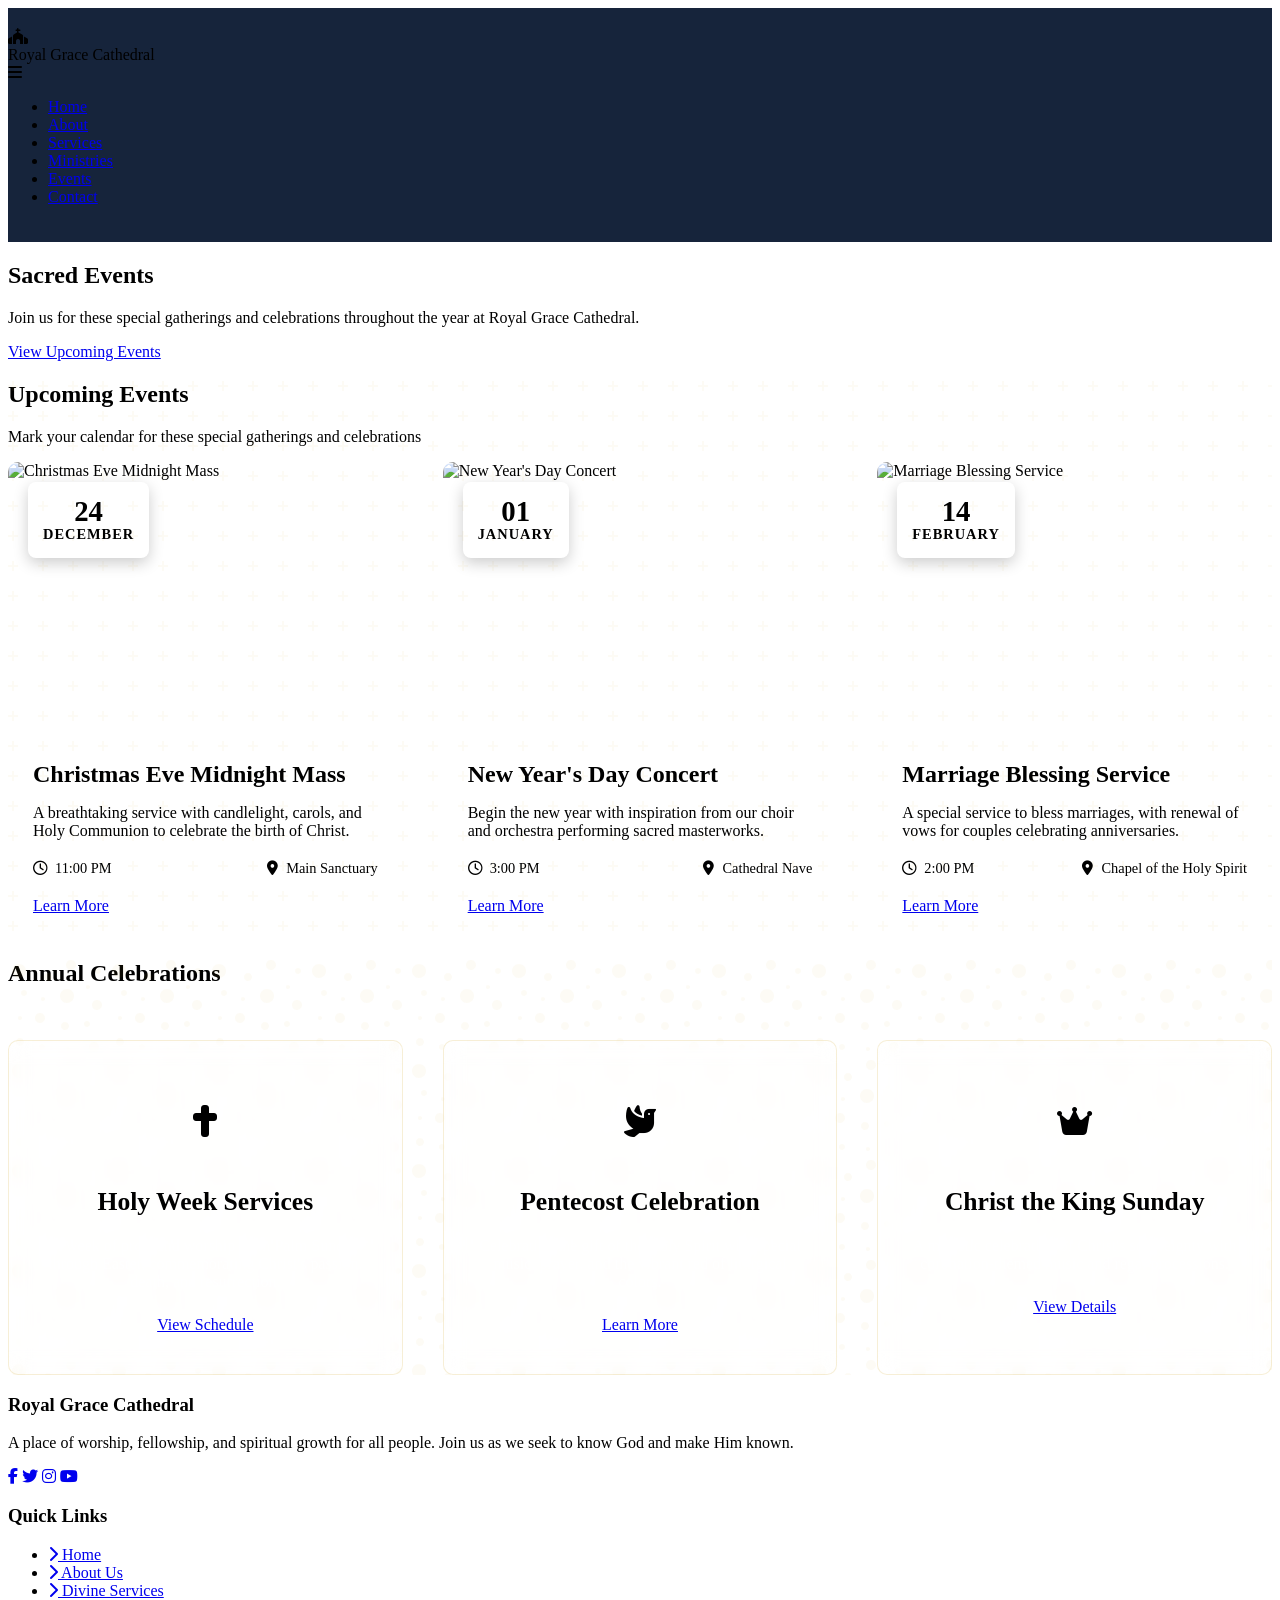
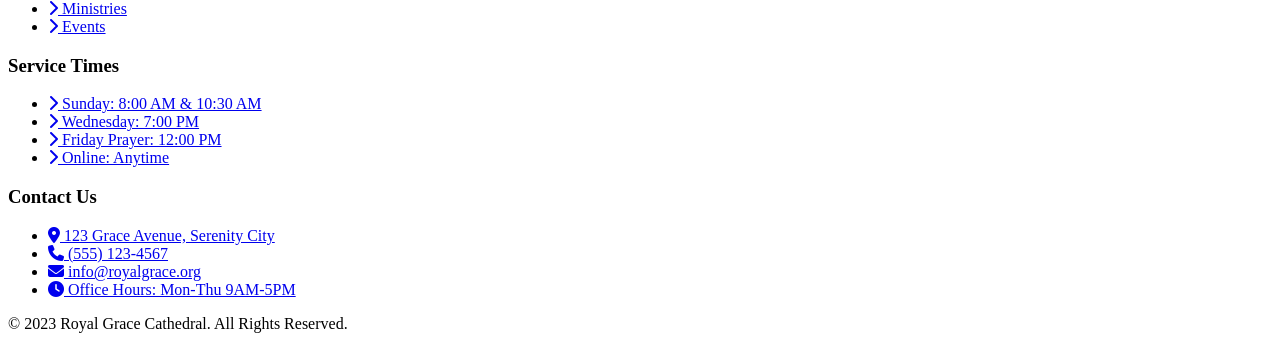
==== event.html @ 23e585c4 "crate for new project" ====
<!DOCTYPE html>
<html lang="en">
<head>
    <meta charset="UTF-8">
    <meta name="viewport" content="width=device-width, initial-scale=1.0">
    <title>Sacred Events | Royal Grace Cathedral</title>
    <link rel="stylesheet" href="https://cdnjs.cloudflare.com/ajax/libs/font-awesome/6.4.0/css/all.min.css">
    <link href="https://fonts.googleapis.com/css2?family=Cinzel:wght@400;600;700&family=Inter:wght@300;400;500;600&display=swap" rel="stylesheet">
    <link rel="stylesheet" href="/new/css/main.css">
    <style>

        /* Upcoming Events Section */
        .upcoming-events {
            background-color: var(--white);
            position: relative;
        }

        .upcoming-events::before {
            content: '';
            position: absolute;
            top: 0;
            left: 0;
            width: 100%;
            height: 100%;
            background: url("data:image/svg+xml,%3Csvg width='60' height='60' viewBox='0 0 60 60' xmlns='http://www.w3.org/2000/svg'%3E%3Cg fill='none' fill-rule='evenodd'%3E%3Cg fill='%23d4af37' fill-opacity='0.05'%3E%3Cpath d='M36 34v-4h-2v4h-4v2h4v4h2v-4h4v-2h-4zm0-30V0h-2v4h-4v2h4v4h2V6h4V4h-4zM6 34v-4H4v4H0v2h4v4h2v-4h4v-2H6zM6 4V0H4v4H0v2h4v4h2V6h4V4H6z'/%3E%3C/g%3E%3C/g%3E%3C/svg%3E");
        }

        .events-grid {
            display: grid;
            grid-template-columns: repeat(auto-fit, minmax(350px, 1fr));
            gap: 40px;
            position: relative;
            z-index: 2;
        }

        .event-card {
            background-color: var(--cream);
            border-radius: 10px;
            overflow: hidden;
            box-shadow: var(--shadow);
            transition: var(--transition);
            position: relative;
        }

        .event-card:hover {
            transform: translateY(-10px);
            box-shadow: 0 20px 40px rgba(0, 0, 0, 0.15);
        }

        .event-image {
            height: 250px;
            overflow: hidden;
            position: relative;
        }

        .event-image img {
            width: 100%;
            height: 100%;
            object-fit: cover;
            transition: var(--transition);
        }

        .event-card:hover .event-image img {
            transform: scale(1.1);
        }

        .event-date {
            position: absolute;
            top: 20px;
            left: 20px;
            background: linear-gradient(135deg, var(--gold), var(--gold-dark));
            color: var(--navy);
            padding: 15px;
            border-radius: 8px;
            text-align: center;
            font-weight: 700;
            box-shadow: 0 5px 15px rgba(0, 0, 0, 0.2);
        }

        .event-day {
            font-size: 1.8rem;
            line-height: 1;
            display: block;
        }

        .event-month {
            font-size: 0.9rem;
            text-transform: uppercase;
            letter-spacing: 1px;
        }

        .event-content {
            padding: 25px;
        }

        .event-content h3 {
            font-size: 1.5rem;
            margin-bottom: 15px;
            color: var(--navy);
        }

        .event-content p {
            color: var(--gray);
            margin-bottom: 20px;
        }

        .event-meta {
            display: flex;
            justify-content: space-between;
            margin-bottom: 20px;
            flex-wrap: wrap;
            gap: 10px;
        }

        .event-meta span {
            display: flex;
            align-items: center;
            color: var(--navy-light);
            font-size: 0.9rem;
        }

        .event-meta i {
            margin-right: 8px;
            color: var(--gold);
        }

        /* Annual Events Section */
        .annual-events {
            background-color: var(--navy-light);
            color: var(--white);
            position: relative;
        }

        .annual-events::before {
            content: '';
            position: absolute;
            top: 0;
            left: 0;
            width: 100%;
            height: 100%;
            background: url("data:image/svg+xml,%3Csvg width='100' height='100' viewBox='0 0 100 100' xmlns='http://www.w3.org/2000/svg'%3E%3Cpath d='M11 18c3.866 0 7-3.134 7-7s-3.134-7-7-7-7 3.134-7 7 3.134 7 7 7zm48 25c3.866 0 7-3.134 7-7s-3.134-7-7-7-7 3.134-7 7 3.134 7 7 7zm-43-7c1.657 0 3-1.343 3-3s-1.343-3-3-3-3 1.343-3 3 1.343 3 3 3zm63 31c1.657 0 3-1.343 3-3s-1.343-3-3-3-3 1.343-3 3 1.343 3 3 3zM34 90c1.657 0 3-1.343 3-3s-1.343-3-3-3-3 1.343-3 3 1.343 3 3 3zm56-76c1.657 0 3-1.343 3-3s-1.343-3-3-3-3 1.343-3 3 1.343 3 3 3zM12 86c2.21 0 4-1.79 4-4s-1.79-4-4-4-4 1.79-4 4 1.79 4 4 4zm28-65c2.21 0 4-1.79 4-4s-1.79-4-4-4-4 1.79-4 4 1.79 4 4 4zm23-11c2.76 0 5-2.24 5-5s-2.24-5-5-5-5 2.24-5 5 2.24 5 5 5zm-6 60c2.21 0 4-1.79 4-4s-1.79-4-4-4-4 1.79-4 4 1.79 4 4 4zm29 22c2.76 0 5-2.24 5-5s-2.24-5-5-5-5 2.24-5 5 2.24 5 5 5zM32 63c2.76 0 5-2.24 5-5s-2.24-5-5-5-5 2.24-5 5 2.24 5 5 5zm57-13c2.76 0 5-2.24 5-5s-2.24-5-5-5-5 2.24-5 5 2.24 5 5 5zm-9-21c1.105 0 2-.895 2-2s-.895-2-2-2-2 .895-2 2 .895 2 2 2zM60 91c1.105 0 2-.895 2-2s-.895-2-2-2-2 .895-2 2 .895 2 2 2zM35 41c1.105 0 2-.895 2-2s-.895-2-2-2-2 .895-2 2 .895 2 2 2zM12 60c1.105 0 2-.895 2-2s-.895-2-2-2-2 .895-2 2 .895 2 2 2z' fill='%23d4af37' fill-opacity='0.05' fill-rule='evenodd'/%3E%3C/svg%3E");
        }

        .annual-events .section-header h2 {
            color: var(--white);
        }

        .annual-events .section-header p {
            color: rgba(255, 255, 255, 0.8);
        }

        .annual-grid {
            display: grid;
            grid-template-columns: repeat(auto-fit, minmax(300px, 1fr));
            gap: 40px;
            position: relative;
            z-index: 2;
        }

        .annual-card {
            background: rgba(255, 255, 255, 0.05);
            border-radius: 10px;
            padding: 40px 30px;
            transition: var(--transition);
            backdrop-filter: blur(10px);
            border: 1px solid rgba(212, 175, 55, 0.2);
            position: relative;
            overflow: hidden;
            text-align: center;
        }

        .annual-card::before {
            content: '';
            position: absolute;
            top: 0;
            left: 0;
            width: 100%;
            height: 5px;
            background: linear-gradient(to right, var(--gold), var(--gold-dark));
        }

        .annual-card:hover {
            transform: translateY(-10px);
            background: rgba(255, 255, 255, 0.1);
            box-shadow: 0 15px 30px rgba(0, 0, 0, 0.2);
        }

        .annual-icon {
            width: 80px;
            height: 80px;
            background: linear-gradient(135deg, var(--gold), var(--gold-dark));
            border-radius: 50%;
            display: flex;
            align-items: center;
            justify-content: center;
            margin: 0 auto 25px;
            color: var(--navy);
            font-size: 2rem;
        }

        .annual-card h3 {
            font-size: 1.6rem;
            margin-bottom: 20px;
            color: var(--gold-light);
        }

        .annual-card p {
            margin-bottom: 25px;
            color: rgba(255, 255, 255, 0.8);
        }
       
        /* Responsive Styles */
        @media (max-width: 1200px) {
            .page-header h1 {
                font-size: 3.5rem;
            }
        }

        @media (max-width: 992px) {
            .page-header h1 {
                font-size: 3rem;
            }
            
            .form-row {
                grid-template-columns: 1fr;
            }
        }

        @media (max-width: 768px) {
            .nav-menu {
                position: fixed;
                top: 90px;
                left: -100%;
                width: 100%;
                height: calc(100vh - 90px);
                background-color: var(--navy);
                flex-direction: column;
                align-items: center;
                justify-content: flex-start;
                padding-top: 60px;
                transition: var(--transition);
            }

            .nav-menu.active {
                left: 0;
            }

            .nav-menu li {
                margin: 20px 0;
            }

            .mobile-menu-btn {
                display: block;
            }

            .page-header h1 {
                font-size: 2.5rem;
            }

            .page-header p {
                font-size: 1.1rem;
            }

            .section {
                padding: 80px 0;
            }

            .section-header h2 {
                font-size: 2.3rem;
            }

            .events-grid {
                grid-template-columns: 1fr;
            }
        }

        @media (max-width: 576px) {
            .page-header h1 {
                font-size: 2.2rem;
            }

            .section-header h2 {
                font-size: 2rem;
            }

            .registration-form {
                padding: 25px;
            }
        }
    </style>
</head>
<body>
    <!-- Header -->
    <header>
        <div class="container header-container">
            <div class="logo">
                <div class="logo-icon">
                    <i class="fas fa-church"></i>
                </div>
                <div class="logo-text">Royal Grace <span>Cathedral</span></div>
            </div>
            <div class="mobile-menu-btn">
                <i class="fas fa-bars"></i>
            </div>
            <ul class="nav-menu">
                <li><a href="index.html">Home</a></li>
                <li><a href="about.html">About</a></li>
                <li><a href="services.html">Services</a></li>
                <li><a href="ministries.html">Ministries</a></li>
                <li><a href="event.html">Events</a></li>
                <li><a href="#contact">Contact</a></li>
            </ul>
        </div>
    </header>

    <!-- Page Header -->
    <section class="page-header">
        <div class="container">
            <div class="page-header-content">
                <h1>Sacred Events</h1>
                <p>Join us for these special gatherings and celebrations throughout the year at Royal Grace Cathedral.</p>
                <a href="#upcoming" class="btn">View Upcoming Events</a>
            </div>
        </div>
    </section>

    <!-- Upcoming Events Section -->
    <section id="upcoming" class="section upcoming-events">
        <div class="container">
            <div class="section-header">
                <h2>Upcoming Events</h2>
                <p>Mark your calendar for these special gatherings and celebrations</p>
            </div>
            <div class="events-grid">
                <div class="event-card">
                    <div class="event-image">
                        <img src="https://images.unsplash.com/photo-1544442471-ce493f4f1c94?ixlib=rb-4.0.3&ixid=M3wxMjA3fDB8MHxwaG90by1wYWdlfHx8fGVufDB8fHx8fA%3D%3D&auto=format&fit=crop&w=1770&q=80" alt="Christmas Eve Midnight Mass">
                        <div class="event-date">
                            <span class="event-day">24</span>
                            <span class="event-month">December</span>
                        </div>
                    </div>
                    <div class="event-content">
                        <h3>Christmas Eve Midnight Mass</h3>
                        <p>A breathtaking service with candlelight, carols, and Holy Communion to celebrate the birth of Christ.</p>
                        <div class="event-meta">
                            <span><i class="far fa-clock"></i> 11:00 PM</span>
                            <span><i class="fas fa-map-marker-alt"></i> Main Sanctuary</span>
                        </div>
                        <a href="#register" class="btn btn-outline">Learn More</a>
                    </div>
                </div>
                <div class="event-card">
                    <div class="event-image">
                        <img src="https://images.unsplash.com/photo-1516557070064-3bc28ddd293a?ixlib=rb-4.0.3&ixid=M3wxMjA3fDB8MHxwaG90by1wYWdlfHx8fGVufDB8fHx8fA%3D%3D&auto=format&fit=crop&w=1770&q=80" alt="New Year's Day Concert">
                        <div class="event-date">
                            <span class="event-day">01</span>
                            <span class="event-month">January</span>
                        </div>
                    </div>
                    <div class="event-content">
                        <h3>New Year's Day Concert</h3>
                        <p>Begin the new year with inspiration from our choir and orchestra performing sacred masterworks.</p>
                        <div class="event-meta">
                            <span><i class="far fa-clock"></i> 3:00 PM</span>
                            <span><i class="fas fa-map-marker-alt"></i> Cathedral Nave</span>
                        </div>
                        <a href="#register" class="btn btn-outline">Learn More</a>
                    </div>
                </div>
                <div class="event-card">
                    <div class="event-image">
                        <img src="https://images.unsplash.com/photo-1519167758481-83f550bb49b3?ixlib=rb-4.0.3&ixid=M3wxMjA3fDB8MHxwaG90by1wYWdlfHx8fGVufDB8fHx8fA%3D%3D&auto=format&fit=crop&w=1790&q=80" alt="Marriage Blessing Service">
                        <div class="event-date">
                            <span class="event-day">14</span>
                            <span class="event-month">February</span>
                        </div>
                    </div>
                    <div class="event-content">
                        <h3>Marriage Blessing Service</h3>
                        <p>A special service to bless marriages, with renewal of vows for couples celebrating anniversaries.</p>
                        <div class="event-meta">
                            <span><i class="far fa-clock"></i> 2:00 PM</span>
                            <span><i class="fas fa-map-marker-alt"></i> Chapel of the Holy Spirit</span>
                        </div>
                        <a href="#register" class="btn btn-outline">Learn More</a>
                    </div>
                </div>
            </div>
        </div>
    </section>

    <!-- Annual Events Section -->
    <section class="section annual-events">
        <div class="container">
            <div class="section-header">
                <h2>Annual Celebrations</h2>
                <p>Our cherished traditions that mark the sacred seasons of the year</p>
            </div>
            <div class="annual-grid">
                <div class="annual-card">
                    <div class="annual-icon">
                        <i class="fas fa-cross"></i>
                    </div>
                    <h3>Holy Week Services</h3>
                    <p>A week of profound worship from Palm Sunday through Easter, commemorating Christ's passion, death, and resurrection.</p>
                    <a href="#" class="btn btn-outline">View Schedule</a>
                </div>
                <div class="annual-card">
                    <div class="annual-icon">
                        <i class="fas fa-dove"></i>
                    </div>
                    <h3>Pentecost Celebration</h3>
                    <p>Celebrating the gift of the Holy Spirit with special music, prayer, and the vibrant red of liturgical colors.</p>
                    <a href="#" class="btn btn-outline">Learn More</a>
                </div>
                <div class="annual-card">
                    <div class="annual-icon">
                        <i class="fas fa-crown"></i>
                    </div>
                    <h3>Christ the King Sunday</h3>
                    <p>A majestic celebration of Christ's sovereignty with coronation-themed music and regal processions.</p>
                    <a href="#" class="btn btn-outline">View Details</a>
                </div>
            </div>
        </div>
    </section>

 

    <!-- Footer -->
        <footer>
        <div class="container">
            <div class="footer-container">
                <div class="footer-col">
                    <h3>Royal Grace Cathedral</h3>
                    <p>A place of worship, fellowship, and spiritual growth for all people. Join us as we seek to know
                        God and make Him known.</p>
                    <div class="social-links">
                        <a href="#"><i class="fab fa-facebook-f"></i></a>
                        <a href="#"><i class="fab fa-twitter"></i></a>
                        <a href="#"><i class="fab fa-instagram"></i></a>
                        <a href="#"><i class="fab fa-youtube"></i></a>
                    </div>
                </div>
                <div class="footer-col">
                    <h3>Quick Links</h3>
                    <ul class="footer-links">
                        <li><a href="index.html"><i class="fas fa-chevron-right"></i> Home</a></li>
                        <li><a href="about.html"><i class="fas fa-chevron-right"></i> About Us</a></li>
                        <li><a href="services.html"><i class="fas fa-chevron-right"></i> Divine Services</a></li>
                        <li><a href="ministries.html"><i class="fas fa-chevron-right"></i> Ministries</a></li>
                        <li><a href="events.html"><i class="fas fa-chevron-right"></i> Events</a></li>
                    </ul>
                </div>
                <div class="footer-col">
                    <h3>Service Times</h3>
                    <ul class="footer-links">
                        <li><a href="#"><i class="fas fa-chevron-right"></i> Sunday: 8:00 AM & 10:30 AM</a></li>
                        <li><a href="#"><i class="fas fa-chevron-right"></i> Wednesday: 7:00 PM</a></li>
                        <li><a href="#"><i class="fas fa-chevron-right"></i> Friday Prayer: 12:00 PM</a></li>
                        <li><a href="#"><i class="fas fa-chevron-right"></i> Online: Anytime</a></li>
                    </ul>
                </div>
                <div class="footer-col">
                    <h3>Contact Us</h3>
                    <ul class="footer-links">
                        <li><a href="#"><i class="fas fa-map-marker-alt"></i> 123 Grace Avenue, Serenity City</a></li>
                        <li><a href="#"><i class="fas fa-phone"></i> (555) 123-4567</a></li>
                        <li><a href="#"><i class="fas fa-envelope"></i> info@royalgrace.org</a></li>
                        <li><a href="#"><i class="fas fa-clock"></i> Office Hours: Mon-Thu 9AM-5PM</a></li>
                    </ul>
                </div>
            </div>
            <div class="copyright">
                <p>&copy; 2023 Royal Grace Cathedral. All Rights Reserved.</p>
            </div>
        </div>
    </footer>

    <script>
        // Mobile Menu Toggle
        const mobileMenuBtn = document.querySelector('.mobile-menu-btn');
        const navMenu = document.querySelector('.nav-menu');

        mobileMenuBtn.addEventListener('click', () => {
            navMenu.classList.toggle('active');
            mobileMenuBtn.querySelector('i').classList.toggle('fa-bars');
            mobileMenuBtn.querySelector('i').classList.toggle('fa-times');
        });

        // Header Scroll Effect
        window.addEventListener('scroll', () => {
            const header = document.querySelector('header');
            if (window.scrollY > 100) {
                header.style.backgroundColor = 'rgba(10, 25, 49, 0.98)';
                header.style.padding = '10px 0';
            } else {
                header.style.backgroundColor = 'rgba(10, 25, 49, 0.95)';
                header.style.padding = '20px 0';
            }
        });

        // Form Submission
        const registrationForm = document.querySelector('.registration-form');
        registrationForm.addEventListener('submit', (e) => {
            e.preventDefault();
            alert('Thank you for registering! We look forward to seeing you at the event.');
            registrationForm.reset();
        });
    </script>
</body>
</html>
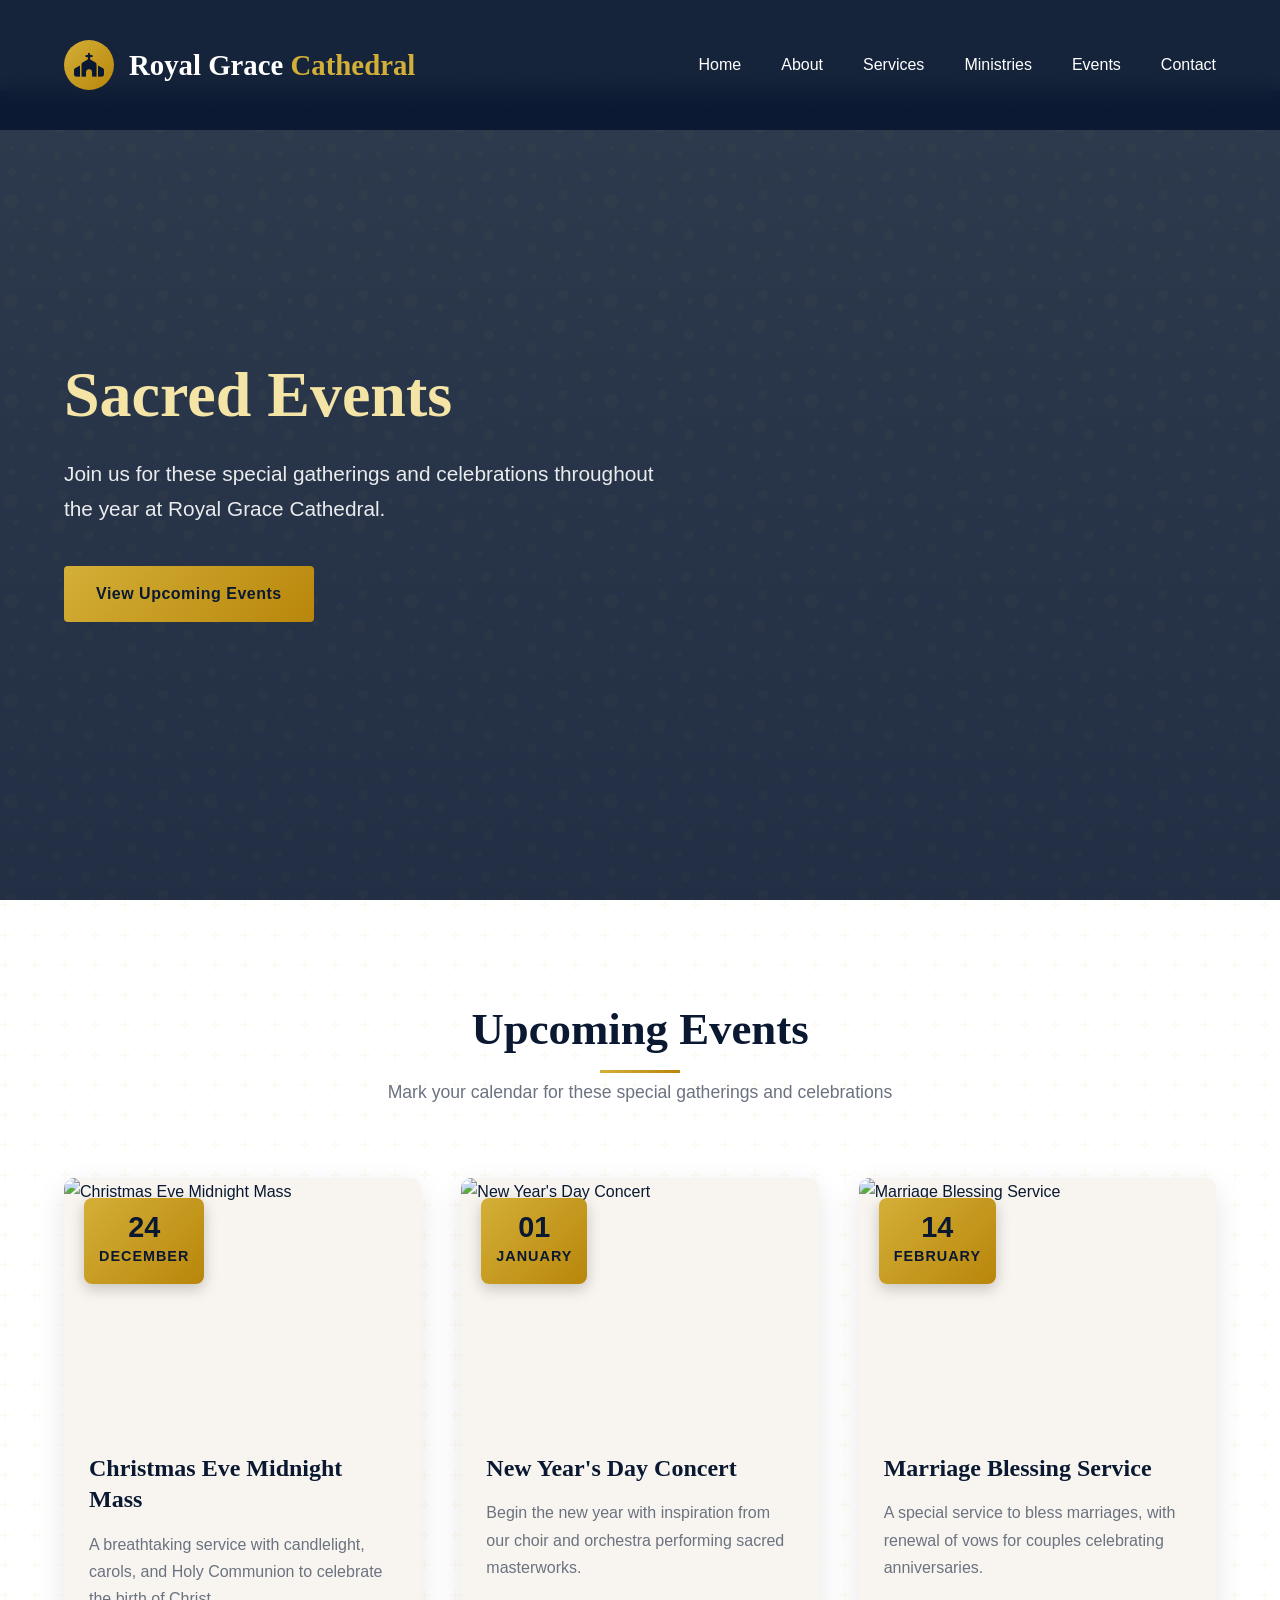
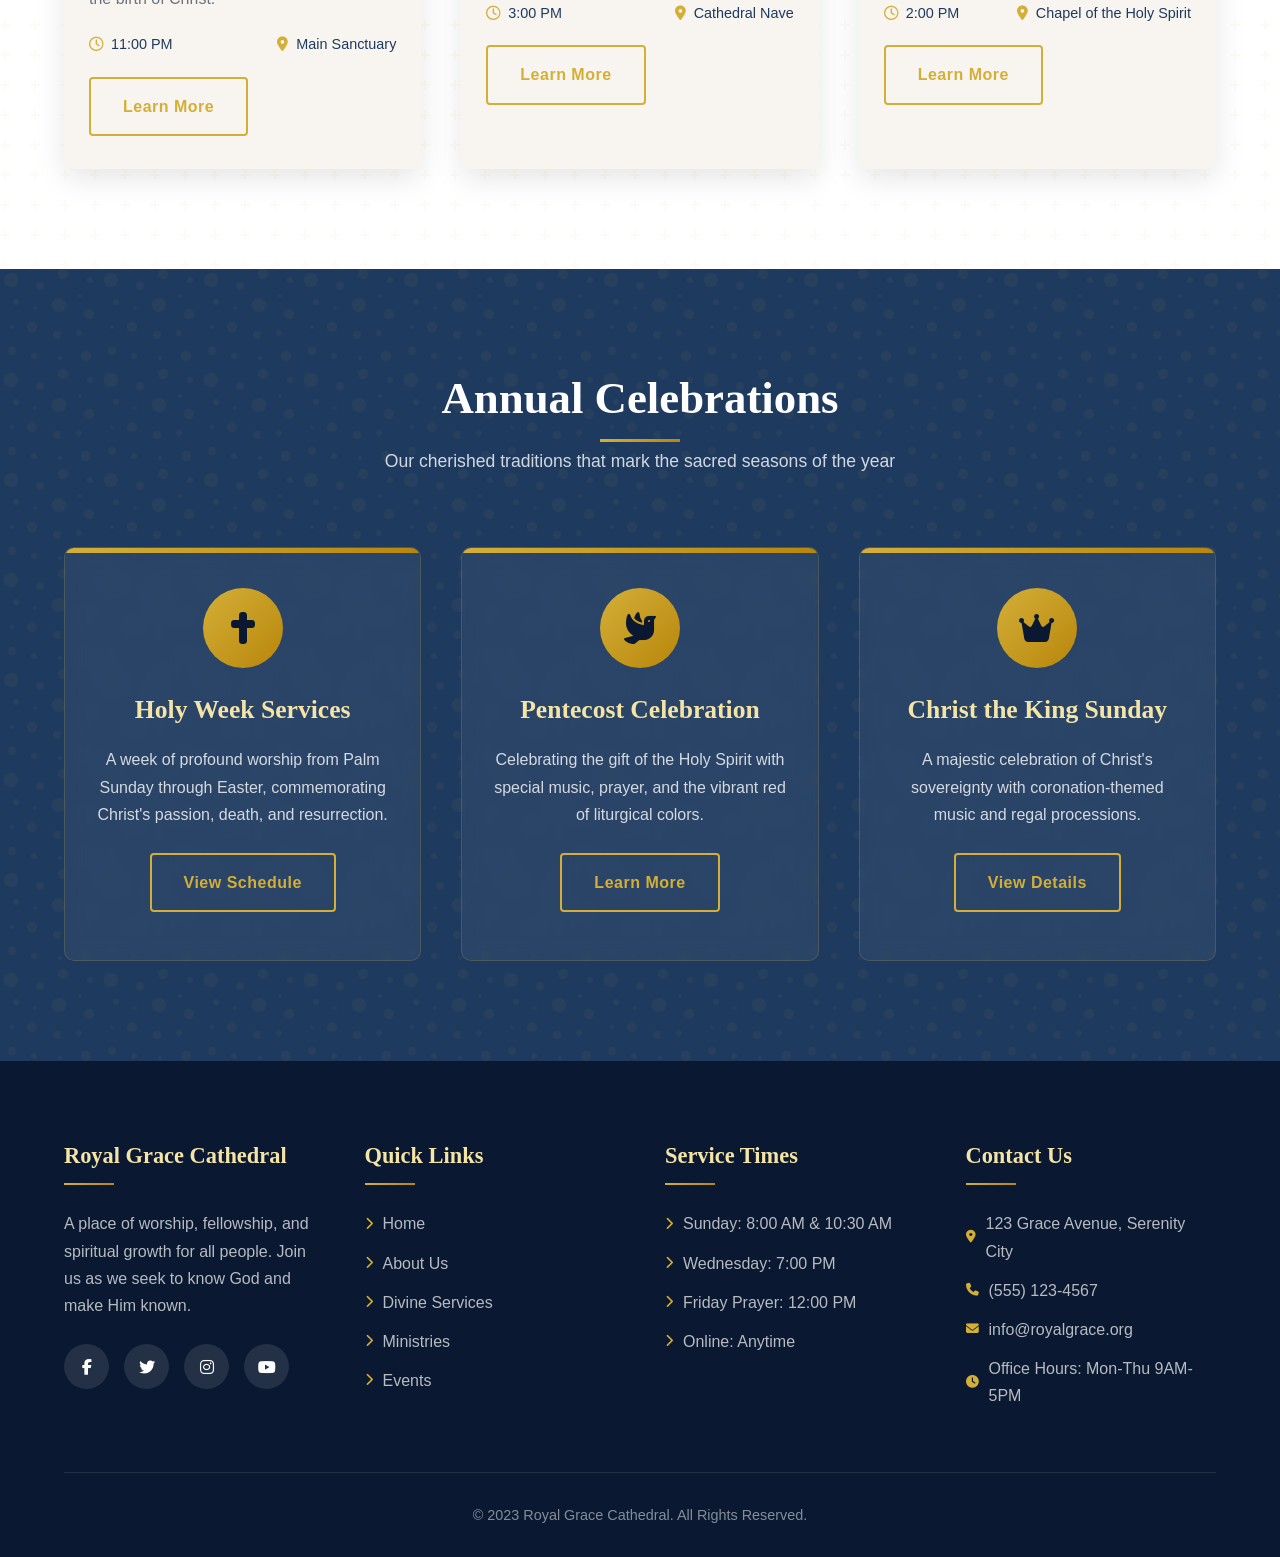
==== commit f5bcbb49: "modified" ====
--- a/event.html
+++ b/event.html
@@ -6,7 +6,7 @@
     <title>Sacred Events | Royal Grace Cathedral</title>
     <link rel="stylesheet" href="https://cdnjs.cloudflare.com/ajax/libs/font-awesome/6.4.0/css/all.min.css">
     <link href="https://fonts.googleapis.com/css2?family=Cinzel:wght@400;600;700&family=Inter:wght@300;400;500;600&display=swap" rel="stylesheet">
-    <link rel="stylesheet" href="/new/css/main.css">
+    <link rel="stylesheet" href="/css/main.css">
     <style>
 
         /* Upcoming Events Section */
--- a/css/main.css
+++ b/css/main.css
@@ -0,0 +1,408 @@
+/* Base Styles */
+:root {
+    --gold: #D4AF37;
+    --gold-light: #F4E4A6;
+    --gold-dark: #B8860B;
+    --navy: #0A1931;
+    --navy-light: #1E3A5F;
+    --cream: #F8F5F0;
+    --white: #FFFFFF;
+    --gray: #6B7280;
+    --shadow: 0 10px 30px rgba(0, 0, 0, 0.1);
+    --transition: all 0.4s cubic-bezier(0.175, 0.885, 0.32, 1.275);
+}
+
+* {
+    margin: 0;
+    padding: 0;
+    box-sizing: border-box;
+}
+
+body {
+    font-family: 'Inter', sans-serif;
+    line-height: 1.7;
+    color: var(--navy);
+    background-color: var(--cream);
+    overflow-x: hidden;
+}
+
+h1,
+h2,
+h3,
+h4,
+h5 {
+    font-family: 'Cinzel', serif;
+    font-weight: 600;
+    line-height: 1.3;
+}
+
+a {
+    text-decoration: none;
+    color: inherit;
+}
+
+ul {
+    list-style: none;
+}
+
+.container {
+    width: 90%;
+    max-width: 1300px;
+    margin: 0 auto;
+}
+
+.section {
+    padding: 100px 0;
+}
+
+.section-header {
+    text-align: center;
+    margin-bottom: 70px;
+}
+
+.section-header h2 {
+    font-size: 2.8rem;
+    color: var(--navy);
+    margin-bottom: 20px;
+    position: relative;
+    display: inline-block;
+}
+
+.section-header h2::after {
+    content: '';
+    position: absolute;
+    bottom: -15px;
+    left: 50%;
+    transform: translateX(-50%);
+    width: 80px;
+    height: 3px;
+    background: linear-gradient(to right, var(--gold), var(--gold-dark));
+}
+
+.section-header p {
+    font-size: 1.1rem;
+    color: var(--gray);
+    max-width: 600px;
+    margin: 0 auto;
+}
+
+.btn {
+    display: inline-block;
+    padding: 14px 32px;
+    background: linear-gradient(135deg, var(--gold), var(--gold-dark));
+    color: var(--navy);
+    border-radius: 4px;
+    font-weight: 600;
+    letter-spacing: 0.5px;
+    transition: var(--transition);
+    border: none;
+    cursor: pointer;
+    position: relative;
+    overflow: hidden;
+    z-index: 1;
+}
+
+.btn::before {
+    content: '';
+    position: absolute;
+    top: 0;
+    left: -100%;
+    width: 100%;
+    height: 100%;
+    background: linear-gradient(135deg, var(--gold-dark), var(--gold));
+    transition: var(--transition);
+    z-index: -1;
+}
+
+.btn:hover::before {
+    left: 0;
+}
+
+.btn:hover {
+    transform: translateY(-3px);
+    box-shadow: 0 10px 20px rgba(212, 175, 55, 0.3);
+}
+
+.btn-outline {
+    background: transparent;
+    border: 2px solid var(--gold);
+    color: var(--gold);
+}
+
+.btn-outline::before {
+    background: var(--gold);
+}
+
+.btn-outline:hover {
+    color: var(--navy);
+}
+
+/* Header Styles */
+header {
+    background-color: rgba(10, 25, 49, 0.95);
+    position: fixed;
+    width: 100%;
+    top: 0;
+    z-index: 1000;
+    transition: var(--transition);
+    backdrop-filter: blur(10px);
+}
+
+.header-container {
+    display: flex;
+    justify-content: space-between;
+    align-items: center;
+    padding: 20px 0;
+}
+
+.logo {
+    display: flex;
+    align-items: center;
+}
+
+.logo-icon {
+    width: 50px;
+    height: 50px;
+    background: linear-gradient(135deg, var(--gold), var(--gold-dark));
+    border-radius: 50%;
+    display: flex;
+    align-items: center;
+    justify-content: center;
+    margin-right: 15px;
+    color: var(--navy);
+    font-size: 1.5rem;
+}
+
+.logo-text {
+    font-family: 'Cinzel', serif;
+    font-size: 1.8rem;
+    font-weight: 700;
+    color: var(--white);
+}
+
+.logo-text span {
+    color: var(--gold);
+}
+
+.nav-menu {
+    display: flex;
+}
+
+.nav-menu li {
+    margin-left: 40px;
+    position: relative;
+}
+
+.nav-menu a {
+    color: var(--white);
+    font-weight: 500;
+    transition: var(--transition);
+    padding: 8px 0;
+}
+
+.nav-menu a:hover {
+    color: var(--gold);
+}
+
+.nav-menu a::after {
+    content: '';
+    position: absolute;
+    bottom: 0;
+    left: 0;
+    width: 0;
+    height: 2px;
+    background-color: var(--gold);
+    transition: var(--transition);
+}
+
+.nav-menu a:hover::after {
+    width: 100%;
+}
+
+.mobile-menu-btn {
+    display: none;
+    font-size: 1.5rem;
+    color: var(--white);
+    cursor: pointer;
+}
+
+/* Hero Section */
+.hero {
+    background: linear-gradient(rgba(10, 25, 49, 0.85), rgba(10, 25, 49, 0.9)), url('https://images.unsplash.com/photo-1519167758481-83f550bb49b3?ixlib=rb-4.0.3&ixid=M3wxMjA3fDB8MHxwaG90by1wYWdlfHx8fGVufDB8fHx8fA%3D%3D&auto=format&fit=crop&w=1790&q=80') no-repeat center center/cover;
+    height: 100vh;
+    display: flex;
+    align-items: center;
+    color: var(--white);
+    position: relative;
+    overflow: hidden;
+}
+
+.hero::before {
+    content: '';
+    position: absolute;
+    top: 0;
+    left: 0;
+    width: 100%;
+    height: 100%;
+    background: url("data:image/svg+xml,%3Csvg width='100' height='100' viewBox='0 0 100 100' xmlns='http://www.w3.org/2000/svg'%3E%3Cpath d='M11 18c3.866 0 7-3.134 7-7s-3.134-7-7-7-7 3.134-7 7 3.134 7 7 7zm48 25c3.866 0 7-3.134 7-7s-3.134-7-7-7-7 3.134-7 7 3.134 7 7 7zm-43-7c1.657 0 3-1.343 3-3s-1.343-3-3-3-3 1.343-3 3 1.343 3 3 3zm63 31c1.657 0 3-1.343 3-3s-1.343-3-3-3-3 1.343-3 3 1.343 3 3 3zM34 90c1.657 0 3-1.343 3-3s-1.343-3-3-3-3 1.343-3 3 1.343 3 3 3zm56-76c1.657 0 3-1.343 3-3s-1.343-3-3-3-3 1.343-3 3 1.343 3 3 3zM12 86c2.21 0 4-1.79 4-4s-1.79-4-4-4-4 1.79-4 4 1.79 4 4 4zm28-65c2.21 0 4-1.79 4-4s-1.79-4-4-4-4 1.79-4 4 1.79 4 4 4zm23-11c2.76 0 5-2.24 5-5s-2.24-5-5-5-5 2.24-5 5 2.24 5 5 5zm-6 60c2.21 0 4-1.79 4-4s-1.79-4-4-4-4 1.79-4 4 1.79 4 4 4zm29 22c2.76 0 5-2.24 5-5s-2.24-5-5-5-5 2.24-5 5 2.24 5 5 5zM32 63c2.76 0 5-2.24 5-5s-2.24-5-5-5-5 2.24-5 5 2.24 5 5 5zm57-13c2.76 0 5-2.24 5-5s-2.24-5-5-5-5 2.24-5 5 2.24 5 5 5zm-9-21c1.105 0 2-.895 2-2s-.895-2-2-2-2 .895-2 2 .895 2 2 2zM60 91c1.105 0 2-.895 2-2s-.895-2-2-2-2 .895-2 2 .895 2 2 2zM35 41c1.105 0 2-.895 2-2s-.895-2-2-2-2 .895-2 2 .895 2 2 2zM12 60c1.105 0 2-.895 2-2s-.895-2-2-2-2 .895-2 2 .895 2 2 2z' fill='%23d4af37' fill-opacity='0.1' fill-rule='evenodd'/%3E%3C/svg%3E");
+    opacity: 0.3;
+}
+
+.hero-content {
+    max-width: 800px;
+    position: relative;
+    z-index: 2;
+}
+
+.hero h1 {
+    font-size: 4.5rem;
+    margin-bottom: 25px;
+    line-height: 1.1;
+    color: var(--gold-light);
+}
+
+.hero p {
+    font-size: 1.3rem;
+    margin-bottom: 40px;
+    max-width: 600px;
+    color: rgba(255, 255, 255, 0.9);
+}
+
+.hero-btns {
+    display: flex;
+    gap: 20px;
+}
+
+/* Page Header */
+.page-header {
+    background: linear-gradient(rgba(10, 25, 49, 0.85), rgba(10, 25, 49, 0.9)), url('https://images.unsplash.com/photo-1519167758481-83f550bb49b3?ixlib=rb-4.0.3&ixid=M3wxMjA3fDB8MHxwaG90by1wYWdlfHx8fGVufDB8fHx8fA%3D%3D&auto=format&fit=crop&w=1790&q=80') no-repeat center center/cover;
+    height: 90vh;
+    display: flex;
+    align-items: center;
+    color: var(--white);
+    position: relative;
+    margin-top: 90px;
+    overflow: hidden;
+}
+
+.page-header::before {
+    content: '';
+    position: absolute;
+    top: 0;
+    left: 0;
+    width: 100%;
+    height: 100%;
+    background: url("data:image/svg+xml,%3Csvg width='100' height='100' viewBox='0 0 100 100' xmlns='http://www.w3.org/2000/svg'%3E%3Cpath d='M11 18c3.866 0 7-3.134 7-7s-3.134-7-7-7-7 3.134-7 7 3.134 7 7 7zm48 25c3.866 0 7-3.134 7-7s-3.134-7-7-7-7 3.134-7 7 3.134 7 7 7zm-43-7c1.657 0 3-1.343 3-3s-1.343-3-3-3-3 1.343-3 3 1.343 3 3 3zm63 31c1.657 0 3-1.343 3-3s-1.343-3-3-3-3 1.343-3 3 1.343 3 3 3zM34 90c1.657 0 3-1.343 3-3s-1.343-3-3-3-3 1.343-3 3 1.343 3 3 3zm56-76c1.657 0 3-1.343 3-3s-1.343-3-3-3-3 1.343-3 3 1.343 3 3 3zM12 86c2.21 0 4-1.79 4-4s-1.79-4-4-4-4 1.79-4 4 1.79 4 4 4zm28-65c2.21 0 4-1.79 4-4s-1.79-4-4-4-4 1.79-4 4 1.79 4 4 4zm23-11c2.76 0 5-2.24 5-5s-2.24-5-5-5-5 2.24-5 5 2.24 5 5 5zm-6 60c2.21 0 4-1.79 4-4s-1.79-4-4-4-4 1.79-4 4 1.79 4 4 4zm29 22c2.76 0 5-2.24 5-5s-2.24-5-5-5-5 2.24-5 5 2.24 5 5 5zM32 63c2.76 0 5-2.24 5-5s-2.24-5-5-5-5 2.24-5 5 2.24 5 5 5zm57-13c2.76 0 5-2.24 5-5s-2.24-5-5-5-5 2.24-5 5 2.24 5 5 5zm-9-21c1.105 0 2-.895 2-2s-.895-2-2-2-2 .895-2 2 .895 2 2 2zM60 91c1.105 0 2-.895 2-2s-.895-2-2-2-2 .895-2 2 .895 2 2 2zM35 41c1.105 0 2-.895 2-2s-.895-2-2-2-2 .895-2 2 .895 2 2 2zM12 60c1.105 0 2-.895 2-2s-.895-2-2-2-2 .895-2 2 .895 2 2 2z' fill='%23d4af37' fill-opacity='0.1' fill-rule='evenodd'/%3E%3C/svg%3E");
+    opacity: 0.3;
+}
+
+.page-header-content {
+    max-width: 800px;
+    position: relative;
+    z-index: 2;
+}
+
+.page-header h1 {
+    font-size: 4rem;
+    margin-bottom: 25px;
+    line-height: 1.1;
+    color: var(--gold-light);
+}
+
+.page-header p {
+    font-size: 1.3rem;
+    margin-bottom: 40px;
+    max-width: 600px;
+    color: rgba(255, 255, 255, 0.9);
+}
+
+/* Footer (reused from about page) */
+footer {
+    background-color: var(--navy);
+    color: var(--white);
+    padding: 80px 0 30px;
+    position: relative;
+}
+
+.footer-container {
+    display: grid;
+    grid-template-columns: repeat(auto-fit, minmax(250px, 1fr));
+    gap: 50px;
+    margin-bottom: 50px;
+}
+
+.footer-col h3 {
+    font-size: 1.4rem;
+    margin-bottom: 25px;
+    position: relative;
+    padding-bottom: 15px;
+    color: var(--gold-light);
+}
+
+.footer-col h3::after {
+    content: '';
+    position: absolute;
+    bottom: 0;
+    left: 0;
+    width: 50px;
+    height: 2px;
+    background: linear-gradient(to right, var(--gold), var(--gold-dark));
+}
+
+.footer-col p {
+    margin-bottom: 25px;
+    color: rgba(255, 255, 255, 0.7);
+}
+
+.footer-links li {
+    margin-bottom: 12px;
+}
+
+.footer-links a {
+    color: rgba(255, 255, 255, 0.7);
+    transition: var(--transition);
+    display: flex;
+    align-items: center;
+}
+
+.footer-links a i {
+    margin-right: 10px;
+    color: var(--gold);
+    font-size: 0.8rem;
+}
+
+.footer-links a:hover {
+    color: var(--gold);
+    padding-left: 5px;
+}
+
+.social-links {
+    display: flex;
+    gap: 15px;
+}
+
+.social-links a {
+    width: 45px;
+    height: 45px;
+    background: rgba(255, 255, 255, 0.1);
+    border-radius: 50%;
+    display: flex;
+    align-items: center;
+    justify-content: center;
+    transition: var(--transition);
+    color: var(--white);
+}
+
+.social-links a:hover {
+    background: linear-gradient(135deg, var(--gold), var(--gold-dark));
+    transform: translateY(-5px);
+    color: var(--navy);
+}
+
+.copyright {
+    text-align: center;
+    padding-top: 30px;
+    border-top: 1px solid rgba(255, 255, 255, 0.1);
+    color: rgba(255, 255, 255, 0.5);
+    font-size: 0.9rem;
+}
